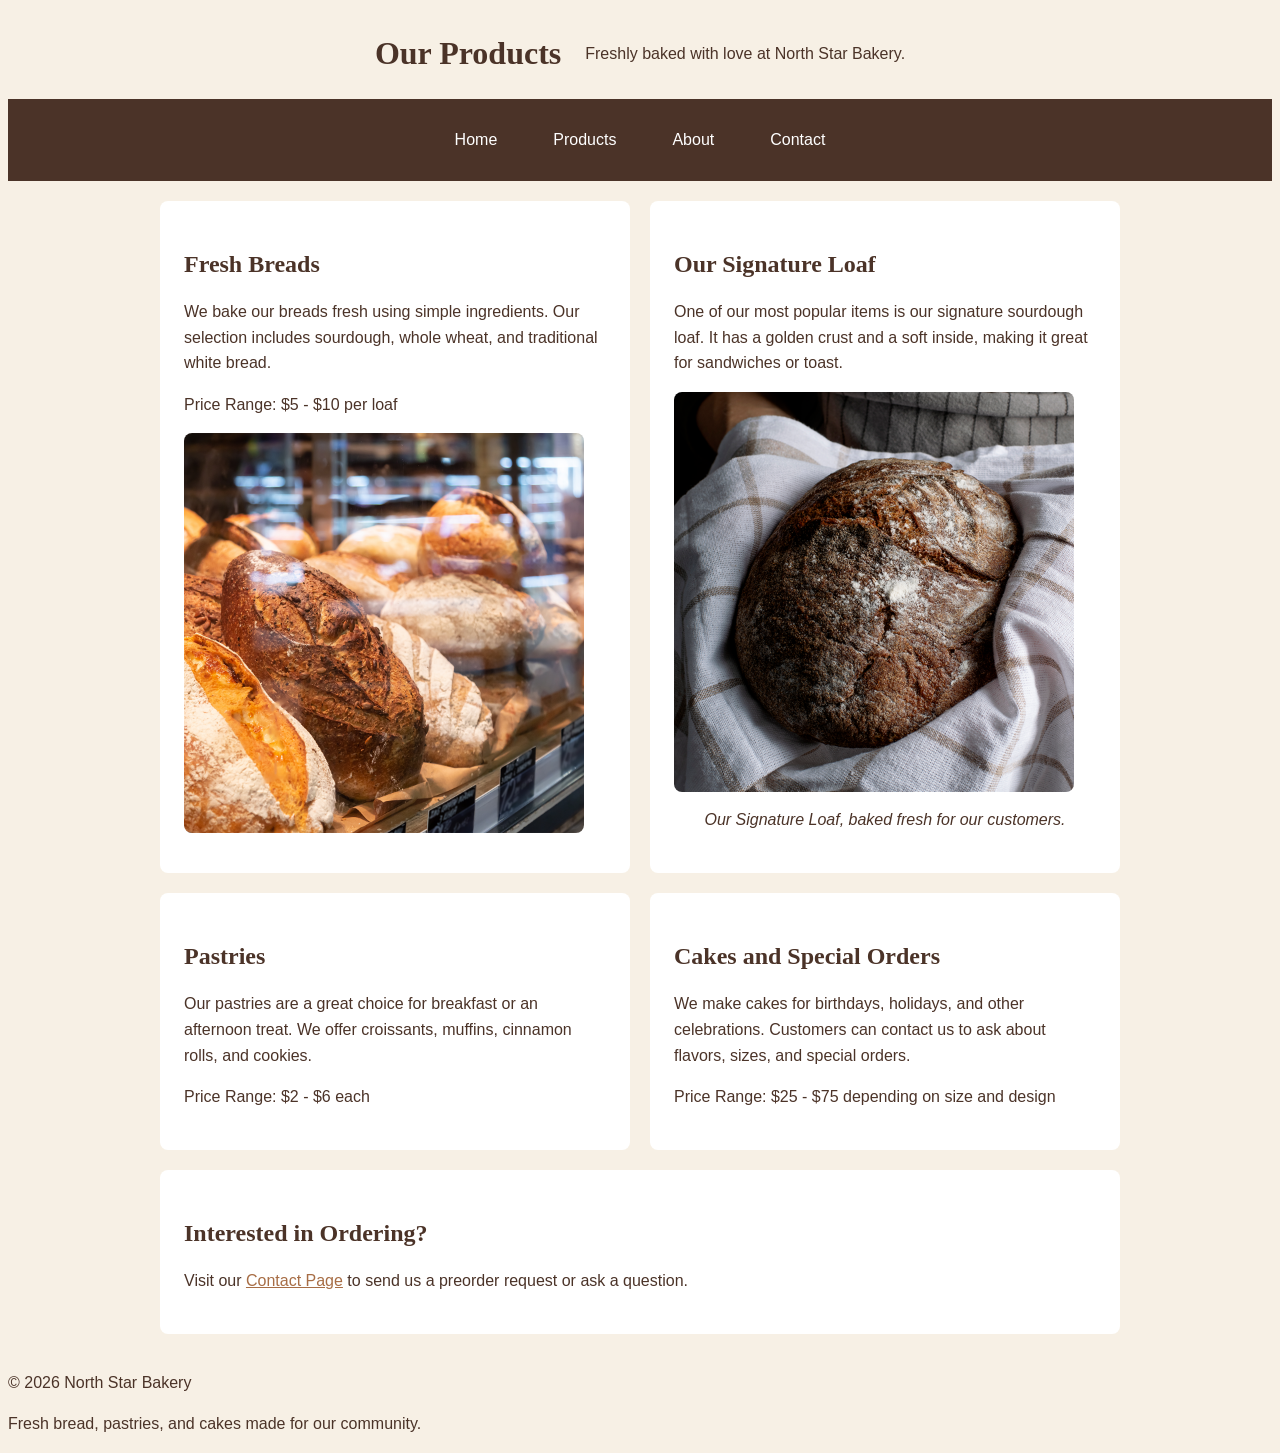
==== products.html @ 9b4ec807 "Completed North Star Bakery website styling" ====
<!DOCTYPE html>
<html lang="en">
<head>
    <meta charset="UTF-8">
    <meta name="viewport" content="width=device-width, initial-scale=1.0">
    <title>North Star Bakery - Products</title>

<link rel="stylesheet" href="css/styles.css">

</head>
<body>

    <header>
        <h1>Our Products</h1>
        <p>Freshly baked with love at North Star Bakery.</p>
    </header>

    <nav>
        <ul>
            <li><a href="index.html">Home</a></li>
            <li><a href="products.html">Products</a></li>
            <li><a href="about.html">About</a></li>
            <li><a href="contact.html">Contact</a></li>
        </ul>
    </nav>

   <main class="products-page">
        <section>
            <h2>Fresh Breads</h2>
            <p>We bake our breads fresh using simple ingredients. Our selection includes sourdough, whole wheat, and traditional white bread.</p>
            <p>Price Range: $5 - $10 per loaf</p>

            <img src="media/bakery-bread_c.png" alt="Freshly baked artisan bread loaves" width="400">
        </section>

        <section>
            <h2>Our Signature Loaf</h2>
            <p>One of our most popular items is our signature sourdough loaf. It has a golden crust and a soft inside, making it great for sandwiches or toast.</p>

            <figure>
                <img src="media/bakery-signature-loaf_c.png" alt="North Star Bakery signature sourdough loaf with a golden crust" width="400">
                <figcaption>Our Signature Loaf, baked fresh for our customers.</figcaption>
            </figure>
        </section>

        <section>
            <h2>Pastries</h2>
            <p>Our pastries are a great choice for breakfast or an afternoon treat. We offer croissants, muffins, cinnamon rolls, and cookies.</p>
            <p>Price Range: $2 - $6 each</p>
        </section>

        <section>
            <h2>Cakes and Special Orders</h2>
            <p>We make cakes for birthdays, holidays, and other celebrations. Customers can contact us to ask about flavors, sizes, and special orders.</p>
            <p>Price Range: $25 - $75 depending on size and design</p>
        </section>

        <section>
            <h2>Interested in Ordering?</h2>
            <p>Visit our <a href="contact.html">Contact Page</a> to send us a preorder request or ask a question.</p>
        </section>
    </main>

    <footer>
        <p>&copy; 2026 North Star Bakery</p>
        <p>Fresh bread, pastries, and cakes made for our community.</p>
    </footer>

</body>
</html>
---- css/styles.css ----
/* Main website colors and fonts */
body {
    background-color: #F7F0E5;
    color: #4B3328;
    font-family: Arial, sans-serif;
    line-height: 1.6;
}

/* Headings */
h1, h2, h3 {
    font-family: Georgia, serif;
    color: #4B3328;
}

/* Main page heading */
h1 {
    text-align: center;
}

/* Links */
a {
    color: #A76D45;
}


/* Make sizing easier to control */
* {
    box-sizing: border-box;
}

/* Keep page content from stretching too wide */
main {
    max-width: 1000px;
    margin: 0 auto;
    padding: 20px;
}



/* Style the main content sections */
section {
    background-color: #FFFFFF;
    padding: 24px;
    margin-bottom: 32px;
    border-radius: 8px;
}


/* Give headings some breathing room */
h2, h3 {
    margin-bottom: 12px;
}

/* Make images fit smaller screens */
img {
    max-width: 100%;
    height: auto;
}



/* Navigation menu */
nav {
    background-color: #4B3328;
    padding: 16px;
}

/* Arrange navigation links using Flexbox */
nav ul {
    display: flex;
    flex-direction: column;
    align-items: center;
    gap: 8px;
    list-style: none;
    padding: 0;
    margin: 0;
}

/* Navigation links */
nav a {
    display: inline-block;
    color: #FFFFFF;
    text-decoration: none;
    padding: 12px 16px;
    min-height: 44px;
}

/* Change link color when hovering */
nav a:hover {
    background-color: #A76D45;
    color: #FFFFFF;
}

/* Make keyboard navigation easier */
nav a:focus-visible {
    outline: 3px solid #FFFFFF;
    outline-offset: 2px;
}

/* Navigation for larger screens */
@media (min-width: 768px) {
    nav ul {
        flex-direction: row;
        justify-content: center;
        gap: 24px;
    }
}


/* Style bakery images */
main img {
    max-width: 100%;
    height: auto;
    border-radius: 8px;
}

/* Center image captions */
figcaption {
    text-align: center;
    font-style: italic;
    margin-top: 8px;
}

/* Keep figures from having too much side spacing */
figure {
    margin: 16px 0;
}


/* Bakery header */
header {
    display: flex;
    flex-direction: column;
    align-items: center;
    gap: 8px;
    padding: 20px;
    text-align: center;
}

/* Bakery logo */
header img {
    width: 120px;
    height: auto;
}

/* Bakery name */
header h1 {
    margin: 0;
}

/* Bakery tagline */
header p {
    margin: 0;
}


/* Header for larger screens */
@media (min-width: 768px) {
    header {
        flex-direction: row;
        justify-content: center;
        gap: 24px;
    }
}


/* Contact form */
form {
    max-width: 700px;
    margin: 0 auto;
}

/* Group related form fields */
fieldset {
    border: 1px solid #A76D45;
    border-radius: 8px;
    padding: 20px;
    margin-bottom: 24px;
}

/* Fieldset headings */
legend {
    font-family: Georgia, serif;
    font-weight: bold;
    padding: 0 8px;
}

/* Form labels */
form label {
    display: block;
    margin-bottom: 8px;
    font-weight: bold;
}

/* Text fields, dropdown, and text areas */
form input,
form select,
form textarea {
    width: 100%;
    padding: 12px;
    border: 1px solid #A76D45;
    border-radius: 4px;
    font-family: Arial, sans-serif;
    font-size: 16px;
}

/* Highlight a field when selected */
form input:focus,
form select:focus,
form textarea:focus {
    outline: 2px solid #A76D45;
    outline-offset: 2px;
}

/* Form buttons */
form button {
    background-color: #4B3328;
    color: #FFFFFF;
    border: none;
    border-radius: 4px;
    padding: 12px 20px;
    min-height: 44px;
    font-size: 16px;
    cursor: pointer;
    margin: 4px;
}

/* Button hover effect */
form button:hover {
    background-color: #A76D45;
}

/* Keyboard focus for buttons */
form button:focus-visible {
    outline: 3px solid #A76D45;
    outline-offset: 2px;
}



/* Products page layout */
.products-page {
    display: flex;
    flex-direction: column;
    gap: 20px;
}

/* Products page on larger screens */
@media (min-width: 768px) {
    .products-page {
        flex-direction: row;
        flex-wrap: wrap;
    }

    .products-page section {
        flex: 1 1 45%;
        margin-bottom: 0;
    }

    .products-page section:last-child {
        flex: 1 1 100%;
    }
}
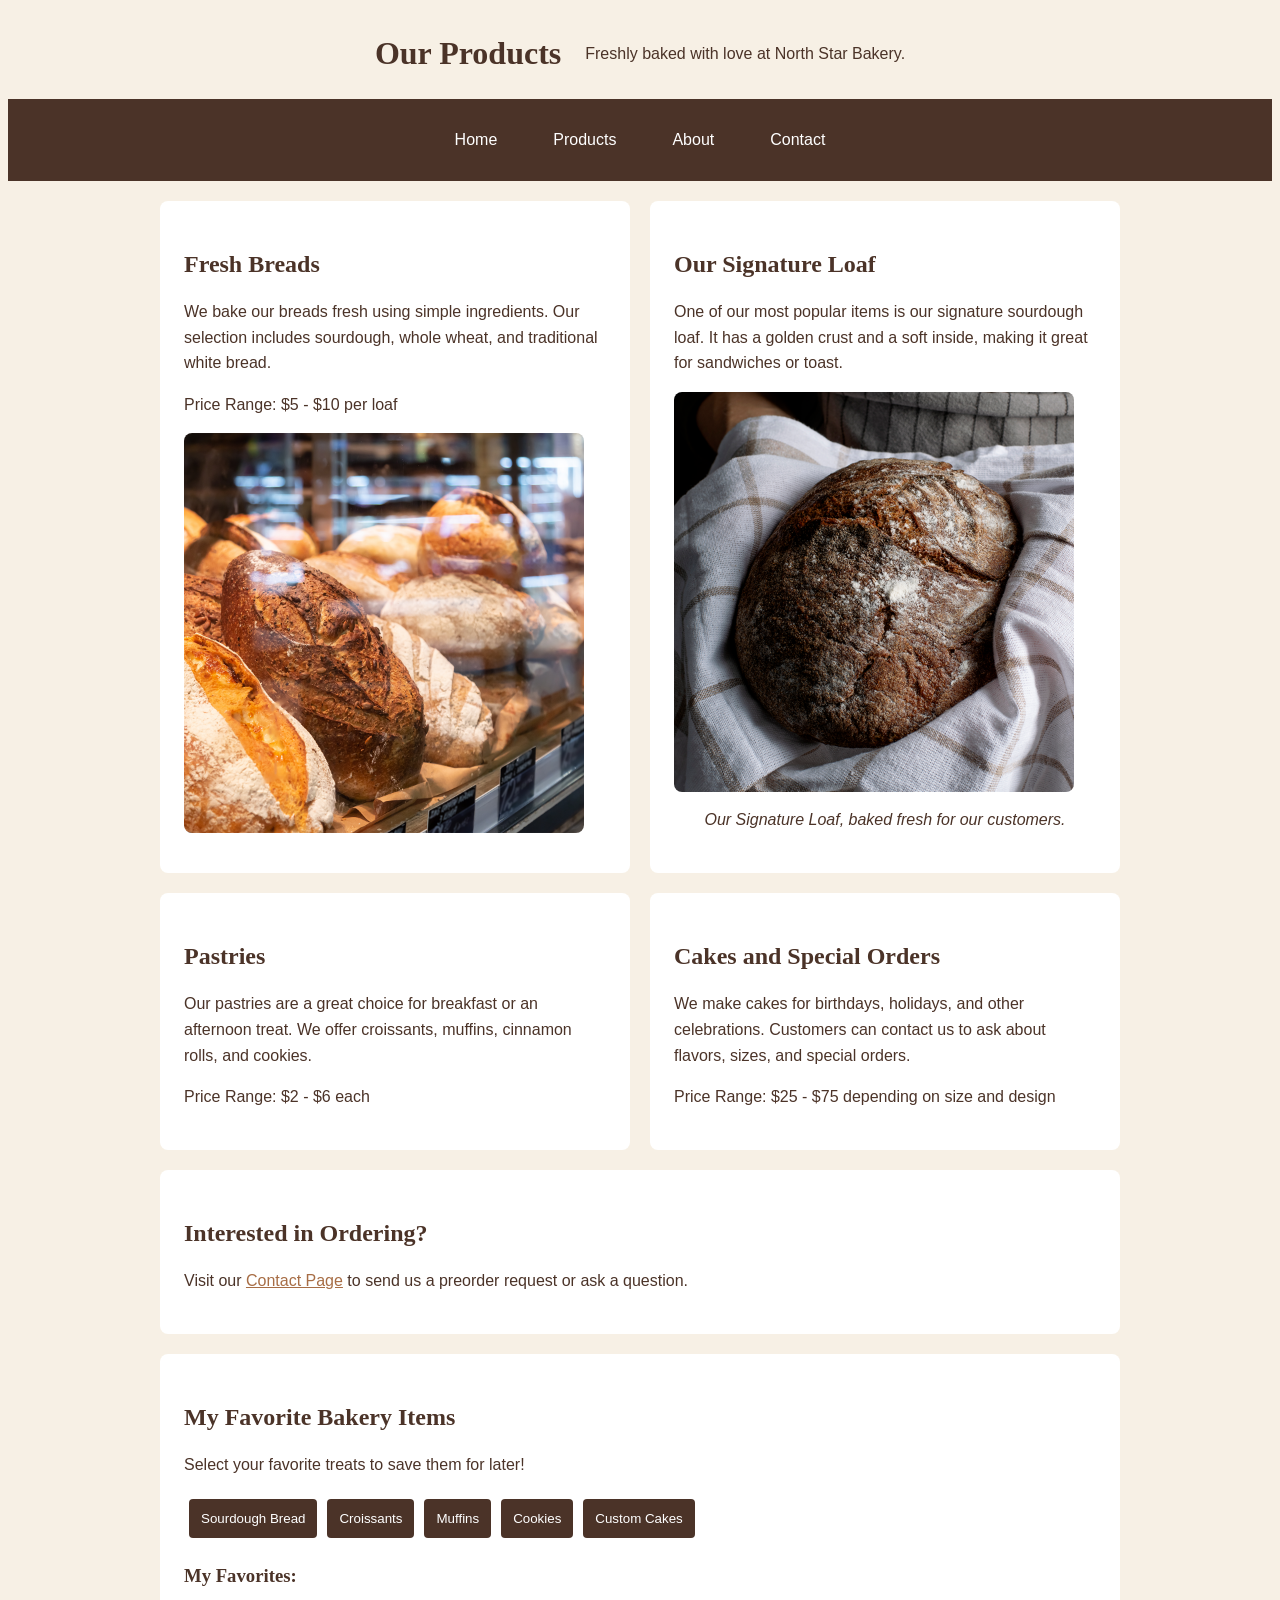
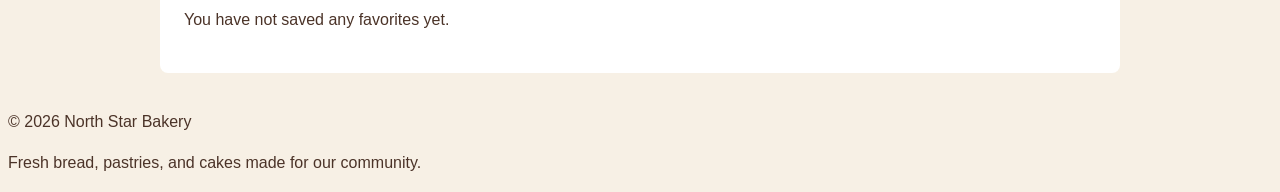
==== commit 9a02816e: "Added JavaScript favorites and form validation" ====
--- a/products.html
+++ b/products.html
@@ -60,6 +60,18 @@
             <h2>Interested in Ordering?</h2>
             <p>Visit our <a href="contact.html">Contact Page</a> to send us a preorder request or ask a question.</p>
         </section>
+
+<section>
+    <h2>My Favorite Bakery Items</h2>
+    <p>Select your favorite treats to save them for later!</p>
+
+    <div id="product-buttons"></div>
+
+    <h3>My Favorites:</h3>
+    <ul id="favorites-list"></ul>
+    <p id="favorites-message"></p>
+</section>
+
     </main>
 
     <footer>
@@ -67,5 +79,6 @@
         <p>Fresh bread, pastries, and cakes made for our community.</p>
     </footer>
 
+    <script src="js/script.js"></script>
 </body>
 </html>
--- a/css/styles.css
+++ b/css/styles.css
@@ -262,3 +262,32 @@
         flex: 1 1 100%;
     }
 }
+
+
+/* Favorite bakery buttons */
+#product-buttons button {
+    background-color: #4B3328;
+    color: #FFFFFF;
+    border: none;
+    padding: 12px;
+    margin: 5px;
+    border-radius: 4px;
+    cursor: pointer;
+}
+
+#product-buttons button:hover {
+    background-color: #A76D45;
+}
+
+#product-buttons button:focus-visible {
+    outline: 3px solid #A76D45;
+    outline-offset: 2px;
+}
+
+/* Form error messages */
+.error {
+    color: #9B2929;
+    display: block;
+    margin-top: 5px;
+    font-size: 14px;
+}
